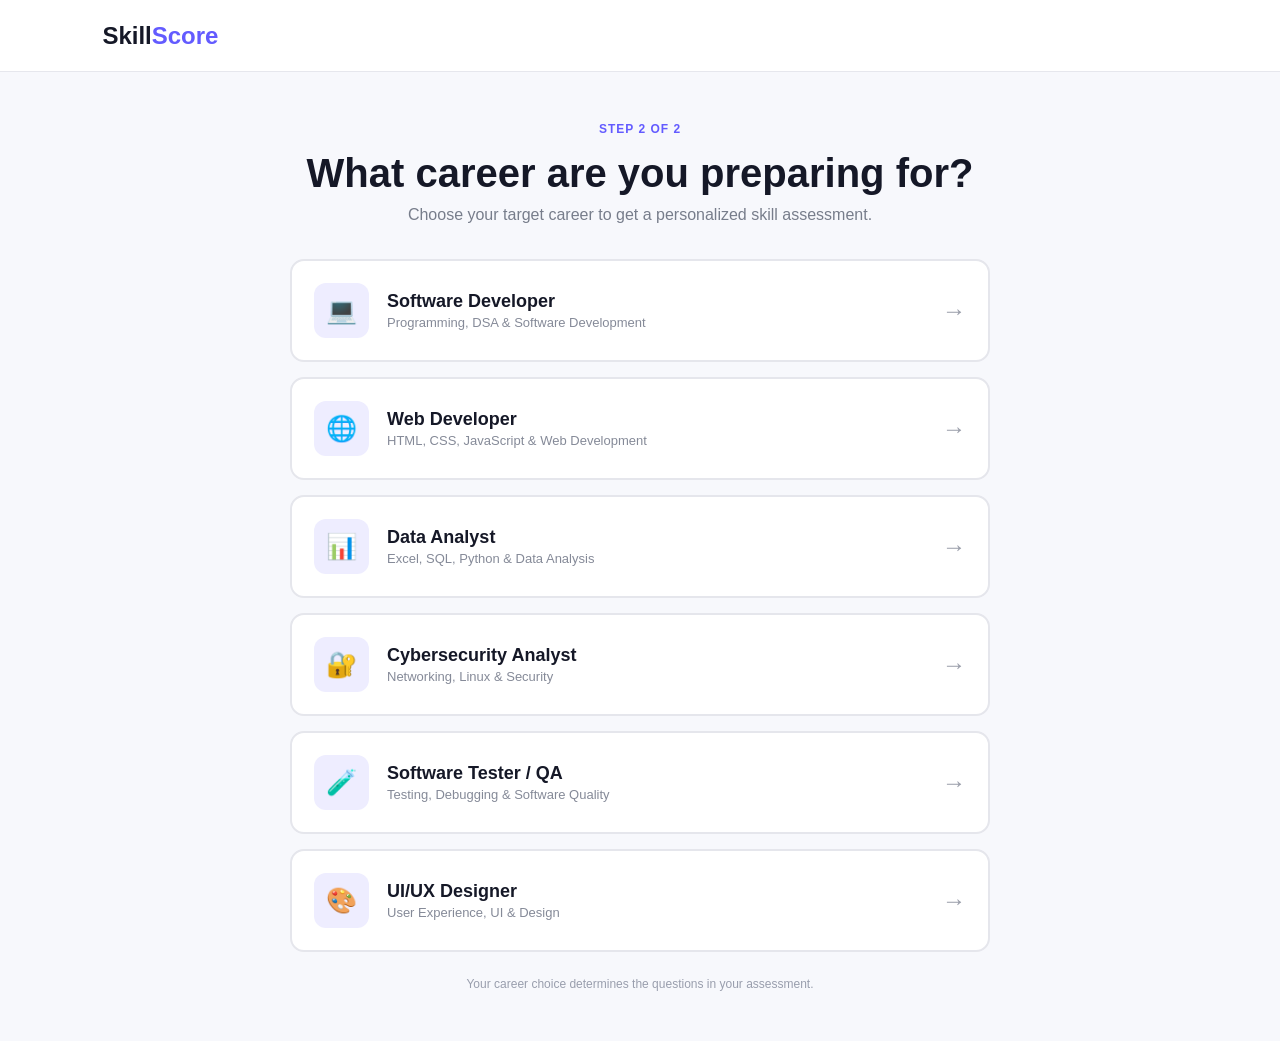
==== career.html @ 87665912 "Add career selection HTML page This file contains the HTML structure for the career selection page, " ====
<!DOCTYPE html>
<html lang="en">

<head>
    <meta charset="UTF-8">

    <meta name="viewport"
          content="width=device-width, initial-scale=1.0">

    <title>Choose Your Career | SkillScore</title>

    <link rel="stylesheet" href="style.css">
</head>

<body>

    <nav class="navbar">

        <div class="logo">
            Skill<span>Score</span>
        </div>

    </nav>


    <main class="course-page">

        <div class="course-container">

            <div class="step-label">
                STEP 2 OF 2
            </div>

            <h1>
                What career are you preparing for?
            </h1>

            <p class="course-description">
                Choose your target career to get a
                personalized skill assessment.
            </p>


            <div class="course-options">


                <!-- SOFTWARE DEVELOPER -->

                <button
                    class="course-card"
                    onclick="selectCareer('Software Developer')"
                >

                    <div class="course-icon">
                        💻
                    </div>

                    <div class="course-text">

                        <h2>
                            Software Developer
                        </h2>

                        <p>
                            Programming, DSA & Software Development
                        </p>

                    </div>

                    <div class="arrow">
                        →
                    </div>

                </button>


                <!-- WEB DEVELOPER -->

                <button
                    class="course-card"
                    onclick="selectCareer('Web Developer')"
                >

                    <div class="course-icon">
                        🌐
                    </div>

                    <div class="course-text">

                        <h2>
                            Web Developer
                        </h2>

                        <p>
                            HTML, CSS, JavaScript & Web Development
                        </p>

                    </div>

                    <div class="arrow">
                        →
                    </div>

                </button>


                <!-- DATA ANALYST -->

                <button
                    class="course-card"
                    onclick="selectCareer('Data Analyst')"
                >

                    <div class="course-icon">
                        📊
                    </div>

                    <div class="course-text">

                        <h2>
                            Data Analyst
                        </h2>

                        <p>
                            Excel, SQL, Python & Data Analysis
                        </p>

                    </div>

                    <div class="arrow">
                        →
                    </div>

                </button>


                <!-- CYBERSECURITY -->

                <button
                    class="course-card"
                    onclick="selectCareer('Cybersecurity Analyst')"
                >

                    <div class="course-icon">
                        🔐
                    </div>

                    <div class="course-text">

                        <h2>
                            Cybersecurity Analyst
                        </h2>

                        <p>
                            Networking, Linux & Security
                        </p>

                    </div>

                    <div class="arrow">
                        →
                    </div>

                </button>


                <!-- SOFTWARE TESTER -->

                <button
                    class="course-card"
                    onclick="selectCareer('Software Tester')"
                >

                    <div class="course-icon">
                        🧪
                    </div>

                    <div class="course-text">

                        <h2>
                            Software Tester / QA
                        </h2>

                        <p>
                            Testing, Debugging & Software Quality
                        </p>

                    </div>

                    <div class="arrow">
                        →
                    </div>

                </button>


                <!-- UI UX -->

                <button
                    class="course-card"
                    onclick="selectCareer('UI/UX Designer')"
                >

                    <div class="course-icon">
                        🎨
                    </div>

                    <div class="course-text">

                        <h2>
                            UI/UX Designer
                        </h2>

                        <p>
                            User Experience, UI & Design
                        </p>

                    </div>

                    <div class="arrow">
                        →
                    </div>

                </button>


            </div>


            <p class="course-note">
                Your career choice determines the questions
                in your assessment.
            </p>

        </div>

    </main>


    <script>

        function selectCareer(career) {

            localStorage.setItem(
                "studentCareer",
                career
            );

            window.location.href = "test.html";

        }

    </script>

</body>

</html>
---- style.css ----
* {
    margin: 0;
    padding: 0;
    box-sizing: border-box;
}

body {
    font-family: Arial, Helvetica, sans-serif;
    background: #f7f8fc;
    color: #151827;
}


/* =========================
   NAVBAR
========================= */

.navbar {
    height: 72px;
    padding: 0 8%;
    display: flex;
    align-items: center;
    justify-content: space-between;

    background: white;
    border-bottom: 1px solid #e6e7ed;
}

.logo {
    font-size: 24px;
    font-weight: 800;
}

.logo span {
    color: #635bff;
}

.login-btn {
    padding: 9px 20px;

    background: white;
    color: #202333;

    border: 1px solid #dcdde5;
    border-radius: 8px;

    font-size: 14px;
    cursor: pointer;
}

.login-btn:hover {
    border-color: #635bff;
    color: #635bff;
}


/* =========================
   HERO
========================= */

.hero {
    min-height: 600px;

    padding: 80px 8%;

    display: flex;
    align-items: center;
    justify-content: space-between;

    gap: 70px;

    background: linear-gradient(
        135deg,
        #f7f8fc,
        #eef0ff
    );
}

.hero-content {
    max-width: 620px;
}

.badge {
    display: inline-block;

    padding: 7px 14px;

    background: #e9e8ff;
    color: #554bd8;

    border-radius: 30px;

    font-size: 13px;
    font-weight: 600;

    margin-bottom: 20px;
}

.hero h1 {
    font-size: 58px;
    line-height: 1.08;

    letter-spacing: -2px;

    margin-bottom: 22px;
}

.hero h1 span {
    color: #635bff;
}

.hero-content > p {
    max-width: 570px;

    color: #656b7a;

    font-size: 18px;
    line-height: 1.7;

    margin-bottom: 30px;
}

.start-btn {
    padding: 14px 25px;

    background: #635bff;
    color: white;

    border: none;
    border-radius: 8px;

    font-size: 15px;
    font-weight: 600;

    cursor: pointer;
}

.start-btn:hover {
    background: #5149e6;
}


/* =========================
   INFORMATION CARD
========================= */

.info-card {
    width: 390px;

    padding: 32px;

    background: white;

    border: 1px solid #e4e5eb;
    border-radius: 16px;

    box-shadow:
        0 20px 60px rgba(41, 44, 74, 0.10);
}

.info-card h2 {
    font-size: 27px;
    line-height: 1.25;

    margin-bottom: 15px;
}

.info-card > p {
    color: #777d8b;

    font-size: 14px;
    line-height: 1.7;

    margin-bottom: 25px;
}

.info-item {
    display: flex;
    align-items: center;

    gap: 12px;

    padding: 12px 0;

    border-top: 1px solid #eeeeF3;

    font-size: 14px;
}

.info-item span {
    width: 24px;
    height: 24px;

    display: flex;
    align-items: center;
    justify-content: center;

    background: #e9e8ff;
    color: #635bff;

    border-radius: 50%;

    font-size: 12px;
    font-weight: bold;
}


/* =========================
   EVALUATION
========================= */

.evaluation {
    padding: 80px 8%;

    background: white;

    text-align: center;
}

.evaluation h2 {
    font-size: 34px;

    margin-bottom: 8px;
}

.subtitle {
    color: #777d8b;

    margin-bottom: 40px;
}

.evaluation-grid {
    display: grid;

    grid-template-columns: repeat(4, 1fr);

    gap: 20px;
}

.evaluation-card {
    padding: 25px;

    text-align: left;

    background: white;

    border: 1px solid #e5e6ec;
    border-radius: 12px;

    transition: 0.2s;
}

.evaluation-card:hover {
    border-color: #635bff;

    transform: translateY(-3px);
}

.emoji {
    font-size: 30px;

    margin-bottom: 13px;
}

.evaluation-card h3 {
    margin-bottom: 7px;
}

.evaluation-card p {
    color: #777d8b;

    font-size: 14px;

    line-height: 1.6;
}


/* =========================
   LOGIN POPUP
========================= */

.login-overlay {
    display: none;

    position: fixed;

    inset: 0;

    background: rgba(20, 23, 36, 0.55);

    align-items: center;
    justify-content: center;

    z-index: 100;
}

.login-box {
    width: 400px;

    padding: 35px;

    background: white;

    border-radius: 14px;

    position: relative;

    box-shadow:
        0 25px 80px rgba(0, 0, 0, 0.2);
}

.close {
    position: absolute;

    right: 18px;
    top: 12px;

    border: none;

    background: none;

    font-size: 28px;

    color: #858a98;

    cursor: pointer;
}

.login-logo {
    font-size: 23px;

    font-weight: 800;

    margin-bottom: 25px;
}

.login-logo span {
    color: #635bff;
}

.login-box h2 {
    font-size: 27px;

    margin-bottom: 5px;
}

.login-box > p {
    color: #777d8b;

    margin-bottom: 25px;
}

.login-box label {
    display: block;

    font-size: 13px;

    font-weight: 600;

    margin-bottom: 6px;
}

.login-box input {
    width: 100%;

    padding: 12px;

    border: 1px solid #dcdde5;

    border-radius: 7px;

    margin-bottom: 17px;

    outline: none;
}

.login-box input:focus {
    border-color: #635bff;
}

.continue-btn {
    width: 100%;

    padding: 13px;

    background: #635bff;

    color: white;

    border: none;

    border-radius: 7px;

    font-weight: 600;

    cursor: pointer;
}

.continue-btn:hover {
    background: #5149e6;
}

.demo {
    display: block;

    text-align: center;

    margin-top: 15px;

    color: #999ead;
}


/* =========================
   MOBILE
========================= */

@media (max-width: 900px) {

    .hero {
        flex-direction: column;

        text-align: center;
    }

    .hero-content {
        max-width: 700px;
    }

    .info-card {
        width: 100%;
        max-width: 450px;

        text-align: left;
    }

    .evaluation-grid {
        grid-template-columns: repeat(2, 1fr);
    }
}


@media (max-width: 600px) {

    .navbar {
        padding: 0 5%;
    }

    .hero {
        padding: 55px 6%;
    }

    .hero h1 {
        font-size: 42px;
    }

    .hero-content > p {
        font-size: 16px;
    }

    .info-card {
        width: 100%;
    }

    .evaluation {
        padding: 60px 6%;
    }

    .evaluation-grid {
        grid-template-columns: 1fr;
    }

    .login-box {
        width: 90%;
    }
}
/* =========================
   COURSE SELECTION
========================= */

.course-page {
    min-height: calc(100vh - 72px);

    display: flex;
    justify-content: center;
    align-items: center;

    padding: 50px 20px;

    background: #f7f8fc;
}

.course-container {
    width: 100%;
    max-width: 700px;

    text-align: center;
}

.step-label {
    color: #635bff;

    font-size: 12px;
    font-weight: 700;

    letter-spacing: 1px;

    margin-bottom: 15px;
}

.course-container h1 {
    font-size: 40px;
    margin-bottom: 10px;
}

.course-description {
    color: #777d8b;
    margin-bottom: 35px;
}

.course-options {
    display: flex;
    flex-direction: column;
    gap: 15px;

    text-align: left;
}

.course-card {
    width: 100%;

    display: flex;
    align-items: center;

    gap: 18px;

    padding: 22px;

    background: white;

    border: 2px solid #e5e6ec;
    border-radius: 14px;

    cursor: pointer;

    text-align: left;

    transition: 0.2s;
}

.course-card:hover {
    border-color: #635bff;

    transform: translateY(-2px);

    box-shadow:
        0 10px 30px rgba(99, 91, 255, 0.10);
}

.course-icon {
    width: 55px;
    height: 55px;

    display: flex;
    align-items: center;
    justify-content: center;

    flex-shrink: 0;

    background: #eeedff;

    border-radius: 12px;

    font-size: 25px;
}

.course-text {
    flex: 1;
}

.course-text h2 {
    font-size: 18px;

    color: #151827;

    margin-bottom: 3px;
}

.course-text p {
    font-size: 13px;
    color: #858a98;
}

.arrow {
    font-size: 24px;
    color: #9a9eaa;
}

.course-card:hover .arrow {
    color: #635bff;
}

.course-note {
    margin-top: 25px;

    color: #999ead;

    font-size: 12px;
}


@media (max-width: 600px) {

    .course-container h1 {
        font-size: 30px;
    }

    .course-card {
        padding: 17px;
    }

    .course-text h2 {
        font-size: 15px;
    }

}
/* =========================
   RESULTS PAGE
========================= */

.result-label {
    color: #28a86b;

    font-size: 13px;

    font-weight: 600;
}


.results-page {
    min-height: calc(100vh - 72px);

    padding: 60px 20px;

    background: #f7f8fc;
}


.results-container {
    width: 100%;

    max-width: 900px;

    margin: auto;
}


/* HEADER */

.results-header {
    text-align: center;

    margin-bottom: 30px;
}


.result-badge {
    display: inline-block;

    padding: 6px 12px;

    background: #e5f8ef;

    color: #20935d;

    border-radius: 20px;

    font-size: 11px;

    font-weight: 700;

    margin-bottom: 15px;
}


.results-header h1 {
    font-size: 38px;

    margin-bottom: 10px;
}


.results-header p {
    color: #777d8b;

    font-size: 15px;
}


/* OVERALL */

.overall-card {
    display: flex;

    align-items: center;

    gap: 30px;

    padding: 30px;

    background: white;

    border: 1px solid #e5e6ec;

    border-radius: 15px;

    margin-bottom: 35px;

    box-shadow:
        0 10px 35px rgba(40, 43, 70, 0.05);
}


.overall-score {
    width: 120px;

    height: 120px;

    flex-shrink: 0;

    display: flex;

    align-items: center;

    justify-content: center;

    flex-direction: column;

    border-radius: 50%;

    border: 8px solid #635bff;

    color: #151827;
}


.overall-score span {
    font-size: 35px;

    font-weight: 800;
}


.overall-score small {
    color: #8b91a0;

    font-size: 13px;
}


.overall-info h2 {
    font-size: 24px;

    margin-bottom: 7px;
}


.overall-info p {
    color: #777d8b;

    line-height: 1.6;
}


/* SKILLS */

.skills-section {
    margin-bottom: 35px;
}


.skills-section > h2 {
    font-size: 24px;

    margin-bottom: 18px;
}


.result-skills {
    display: grid;

    grid-template-columns: repeat(2, 1fr);

    gap: 15px;
}


.result-skill-card {
    padding: 22px;

    background: white;

    border: 1px solid #e5e6ec;

    border-radius: 12px;
}


.skill-heading {
    display: flex;

    align-items: center;

    justify-content: space-between;

    margin-bottom: 14px;
}


.skill-heading > div {
    display: flex;

    align-items: center;

    gap: 9px;

    font-weight: 600;
}


.skill-icon {
    font-size: 21px;
}


.skill-heading strong {
    color: #635bff;

    font-size: 20px;
}


.result-bar {
    height: 8px;

    background: #eeeeF4;

    border-radius: 10px;

    overflow: hidden;

    margin-bottom: 9px;
}


.result-fill {
    height: 100%;

    width: 0%;

    background: #635bff;

    border-radius: 10px;

    transition: width 0.7s ease;
}


.result-skill-card p {
    color: #777d8b;

    font-size: 12px;
}


/* ANALYSIS */

.analysis-section {
    display: grid;

    grid-template-columns: 1fr 1fr;

    gap: 15px;

    margin-bottom: 35px;
}


.analysis-card {
    padding: 25px;

    background: white;

    border-radius: 12px;

    border: 1px solid #e5e6ec;
}


.analysis-card.strengths {
    border-top: 4px solid #28b76b;
}


.analysis-card.improvements {
    border-top: 4px solid #f0a500;
}


.analysis-title {
    display: flex;

    align-items: center;

    gap: 10px;

    margin-bottom: 18px;
}


.analysis-title > span {
    width: 27px;

    height: 27px;

    display: flex;

    align-items: center;

    justify-content: center;

    border-radius: 50%;

    background: #e7f8ef;

    color: #28a86b;

    font-weight: bold;
}


.improvements .analysis-title > span {
    background: #fff4d9;

    color: #d99000;
}


.analysis-title h2 {
    font-size: 18px;
}


.analysis-item {
    display: flex;

    align-items: center;

    gap: 10px;

    padding: 10px 0;

    border-bottom: 1px solid #eeeeF3;
}


.analysis-item:last-child {
    border-bottom: none;
}


.analysis-item span {
    color: #28a86b;

    font-weight: bold;
}


.improvements .analysis-item span {
    color: #d99000;
}


.analysis-item strong {
    flex: 1;

    font-size: 14px;
}


.analysis-item small {
    color: #777d8b;
}


/* ADVICE */

.advice-section {
    padding: 30px;

    background: #eeedff;

    border: 1px solid #dcd9ff;

    border-radius: 14px;

    margin-bottom: 30px;
}


.advice-header {
    display: flex;

    align-items: center;

    gap: 15px;

    margin-bottom: 25px;
}


.advice-header > span {
    font-size: 30px;
}


.advice-header h2 {
    font-size: 22px;

    margin-bottom: 3px;
}


.advice-header p {
    color: #7770a9;

    font-size: 13px;
}


.advice-item {
    padding: 18px;

    margin-bottom: 10px;

    background: white;

    border-radius: 9px;
}


.advice-item:last-child {
    margin-bottom: 0;
}


.advice-item h3 {
    font-size: 15px;

    margin-bottom: 6px;

    color: #37306e;
}


.advice-item p {
    color: #686b78;

    font-size: 13px;

    line-height: 1.6;
}


/* ACTION BUTTONS */

.result-actions {
    display: flex;

    justify-content: center;

    gap: 12px;

    padding-bottom: 30px;
}


.retake-btn,
.home-btn {
    padding: 12px 20px;

    border-radius: 8px;

    font-size: 14px;

    font-weight: 600;

    cursor: pointer;
}


.retake-btn {
    background: #635bff;

    color: white;

    border: none;
}


.home-btn {
    background: white;

    color: #555b6c;

    border: 1px solid #dcdde5;
}


/* MOBILE */

@media (max-width: 650px) {

    .results-page {
        padding: 35px 12px;
    }


    .results-header h1 {
        font-size: 30px;
    }


    .overall-card {
        flex-direction: column;

        text-align: center;
    }


    .result-skills {
        grid-template-columns: 1fr;
    }


    .analysis-section {
        grid-template-columns: 1fr;
    }


    .advice-section {
        padding: 22px 17px;
    }


    .result-actions {
        flex-direction: column;
    }


    .retake-btn,
    .home-btn {
        width: 100%;
    }

}
/* =========================
   BETTER TEST PAGE
========================= */

.test-page {
    min-height: calc(100vh - 72px);
    padding: 60px 20px;
    background: #f7f8fc;
}

.test-container {
    width: 100%;
    max-width: 850px;
    margin: 0 auto;

    background: #ffffff;

    padding: 45px;

    border: 1px solid #e4e5eb;
    border-radius: 16px;

    box-shadow: 0 15px 45px rgba(40, 43, 70, 0.08);
}


/* Progress */

.progress-container {
    margin-bottom: 35px;
}

.progress-bar {
    width: 100%;
    height: 7px;

    background: #eeeeF4;

    border-radius: 20px;

    overflow: hidden;
}

.progress-fill {
    height: 100%;
    width: 5%;

    background: #635bff;

    border-radius: 20px;

    transition: width 0.3s ease;
}


/* Category */

.question-category {
    display: inline-block;

    padding: 7px 13px;

    background: #eeedff;

    color: #635bff;

    border-radius: 20px;

    font-size: 12px;
    font-weight: 700;

    margin-bottom: 18px;
}


/* Question */

.question {
    font-size: 28px;

    line-height: 1.45;

    color: #151827;

    margin-bottom: 30px;
}


/* Options */

.options {
    display: flex;

    flex-direction: column;

    gap: 13px;

    width: 100%;
}

.option {
    width: 100%;

    min-height: 58px;

    padding: 16px 20px;

    background: #ffffff;

    border: 2px solid #e1e2e8;

    border-radius: 10px;

    color: #252838;

    font-size: 15px;

    text-align: left;

    cursor: pointer;

    transition: all 0.2s ease;
}

.option:hover {
    border-color: #8c86ff;

    background: #fafaff;
}

.option.selected {
    border-color: #635bff;

    background: #eeedff;

    color: #4d45d4;

    font-weight: 600;
}


/* Navigation */

.test-navigation {
    display: flex;

    justify-content: flex-end;

    align-items: center;

    margin-top: 35px;

    padding-top: 25px;

    border-top: 1px solid #eeeeF3;
}

.previous-btn,
.next-btn {
    min-width: 110px;

    padding: 12px 20px;

    border-radius: 8px;

    font-size: 14px;

    font-weight: 600;

    cursor: pointer;
}

.previous-btn {
    background: #ffffff;

    color: #555b6c;

    border: 1px solid #dcdde5;
}

.next-btn {
    background: #635bff;

    color: white;

    border: none;
}

.next-btn:hover {
    background: #5149e6;
}


/* Question counter */

.question-counter {
    color: #777d8b;

    font-size: 14px;
}

.question-counter span {
    color: #151827;

    font-weight: 700;
}


/* Mobile */

@media (max-width: 600px) {

    .test-page {
        padding: 25px 12px;
    }

    .test-container {
        padding: 25px 18px;
    }

    .question {
        font-size: 21px;
    }

    .option {
        min-height: 52px;

        padding: 14px 16px;
    }

}
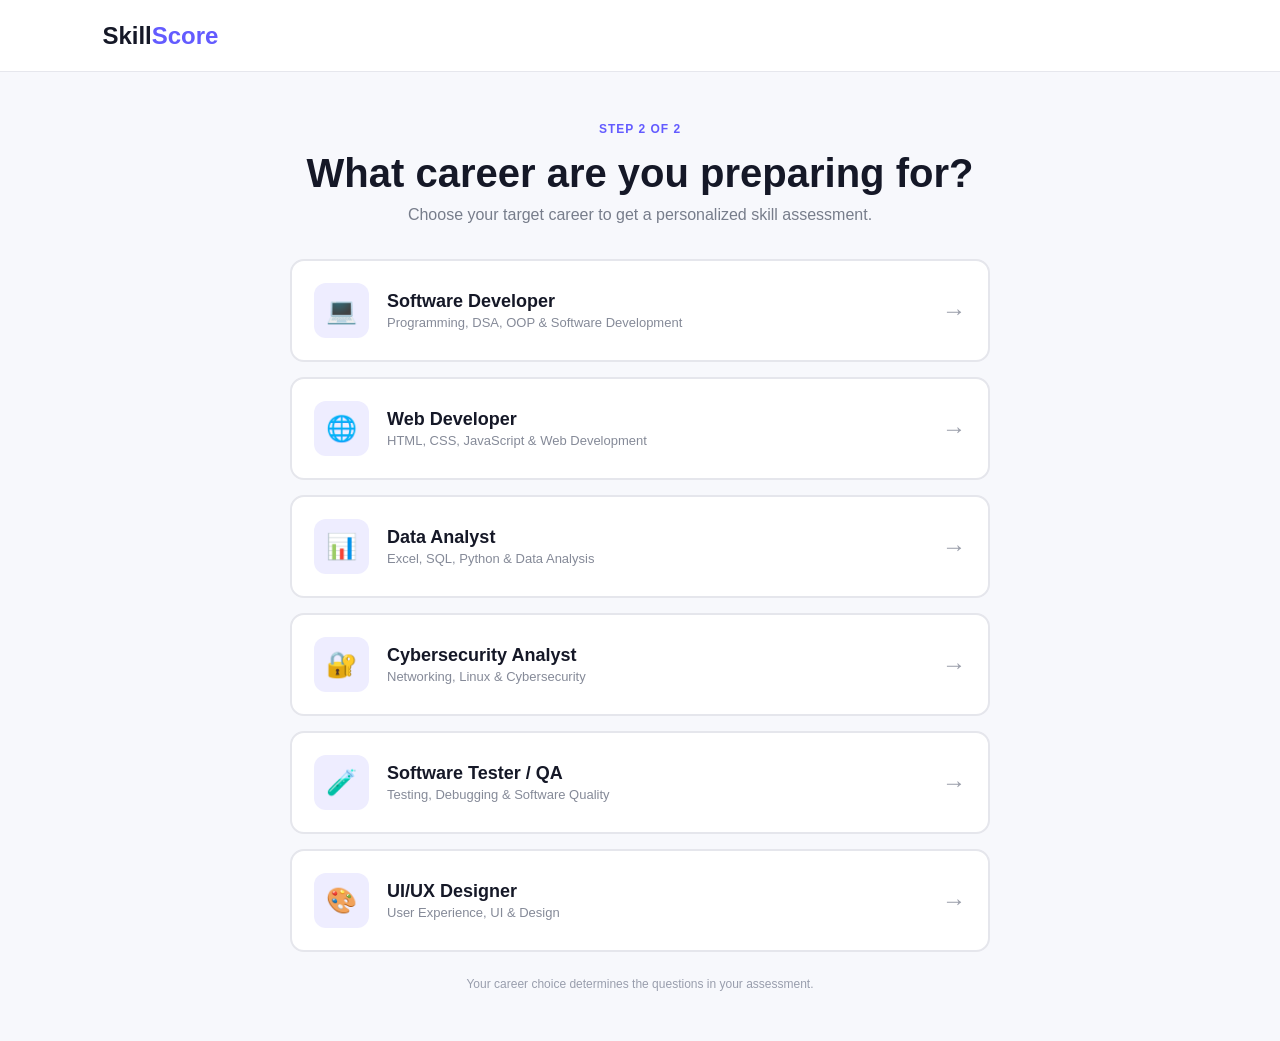
==== commit 54e35649: "Refactor career selection HTML structure and content" ====
--- a/career.html
+++ b/career.html
@@ -3,17 +3,16 @@
 
 <head>
     <meta charset="UTF-8">
-
-    <meta name="viewport"
-          content="width=device-width, initial-scale=1.0">
-
-    <title>Choose Your Career | SkillScore</title>
+    <meta name="viewport" content="width=device-width, initial-scale=1.0">
+
+    <title>Choose Career | SkillScore</title>
 
     <link rel="stylesheet" href="style.css">
 </head>
 
 <body>
 
+    <!-- NAVBAR -->
     <nav class="navbar">
 
         <div class="logo">
@@ -23,6 +22,7 @@
     </nav>
 
 
+    <!-- CAREER SELECTION -->
     <main class="course-page">
 
         <div class="course-container">
@@ -36,8 +36,8 @@
             </h1>
 
             <p class="course-description">
-                Choose your target career to get a
-                personalized skill assessment.
+                Choose your target career to get a personalized
+                skill assessment.
             </p>
 
 
@@ -45,11 +45,9 @@
 
 
                 <!-- SOFTWARE DEVELOPER -->
-
-                <button
-                    class="course-card"
-                    onclick="selectCareer('Software Developer')"
-                >
+                <button
+                    class="course-card"
+                    onclick="selectCareer('Software Developer')">
 
                     <div class="course-icon">
                         💻
@@ -62,7 +60,7 @@
                         </h2>
 
                         <p>
-                            Programming, DSA & Software Development
+                            Programming, DSA, OOP & Software Development
                         </p>
 
                     </div>
@@ -75,11 +73,9 @@
 
 
                 <!-- WEB DEVELOPER -->
-
-                <button
-                    class="course-card"
-                    onclick="selectCareer('Web Developer')"
-                >
+                <button
+                    class="course-card"
+                    onclick="selectCareer('Web Developer')">
 
                     <div class="course-icon">
                         🌐
@@ -105,11 +101,9 @@
 
 
                 <!-- DATA ANALYST -->
-
-                <button
-                    class="course-card"
-                    onclick="selectCareer('Data Analyst')"
-                >
+                <button
+                    class="course-card"
+                    onclick="selectCareer('Data Analyst')">
 
                     <div class="course-icon">
                         📊
@@ -134,12 +128,10 @@
                 </button>
 
 
-                <!-- CYBERSECURITY -->
-
-                <button
-                    class="course-card"
-                    onclick="selectCareer('Cybersecurity Analyst')"
-                >
+                <!-- CYBERSECURITY ANALYST -->
+                <button
+                    class="course-card"
+                    onclick="selectCareer('Cybersecurity Analyst')">
 
                     <div class="course-icon">
                         🔐
@@ -152,7 +144,7 @@
                         </h2>
 
                         <p>
-                            Networking, Linux & Security
+                            Networking, Linux & Cybersecurity
                         </p>
 
                     </div>
@@ -165,11 +157,9 @@
 
 
                 <!-- SOFTWARE TESTER -->
-
-                <button
-                    class="course-card"
-                    onclick="selectCareer('Software Tester')"
-                >
+                <button
+                    class="course-card"
+                    onclick="selectCareer('Software Tester')">
 
                     <div class="course-icon">
                         🧪
@@ -194,12 +184,10 @@
                 </button>
 
 
-                <!-- UI UX -->
-
-                <button
-                    class="course-card"
-                    onclick="selectCareer('UI/UX Designer')"
-                >
+                <!-- UI UX DESIGNER -->
+                <button
+                    class="course-card"
+                    onclick="selectCareer('UI/UX Designer')">
 
                     <div class="course-icon">
                         🎨
@@ -223,10 +211,10 @@
 
                 </button>
 
-
             </div>
 
 
+            <!-- INFORMATION -->
             <p class="course-note">
                 Your career choice determines the questions
                 in your assessment.
@@ -237,15 +225,15 @@
     </main>
 
 
+    <!-- JAVASCRIPT -->
     <script>
 
         function selectCareer(career) {
 
-            localStorage.setItem(
-                "studentCareer",
-                career
-            );
-
+            // Save selected career
+            localStorage.setItem("studentCareer", career);
+
+            // Go to assessment
             window.location.href = "test.html";
 
         }
